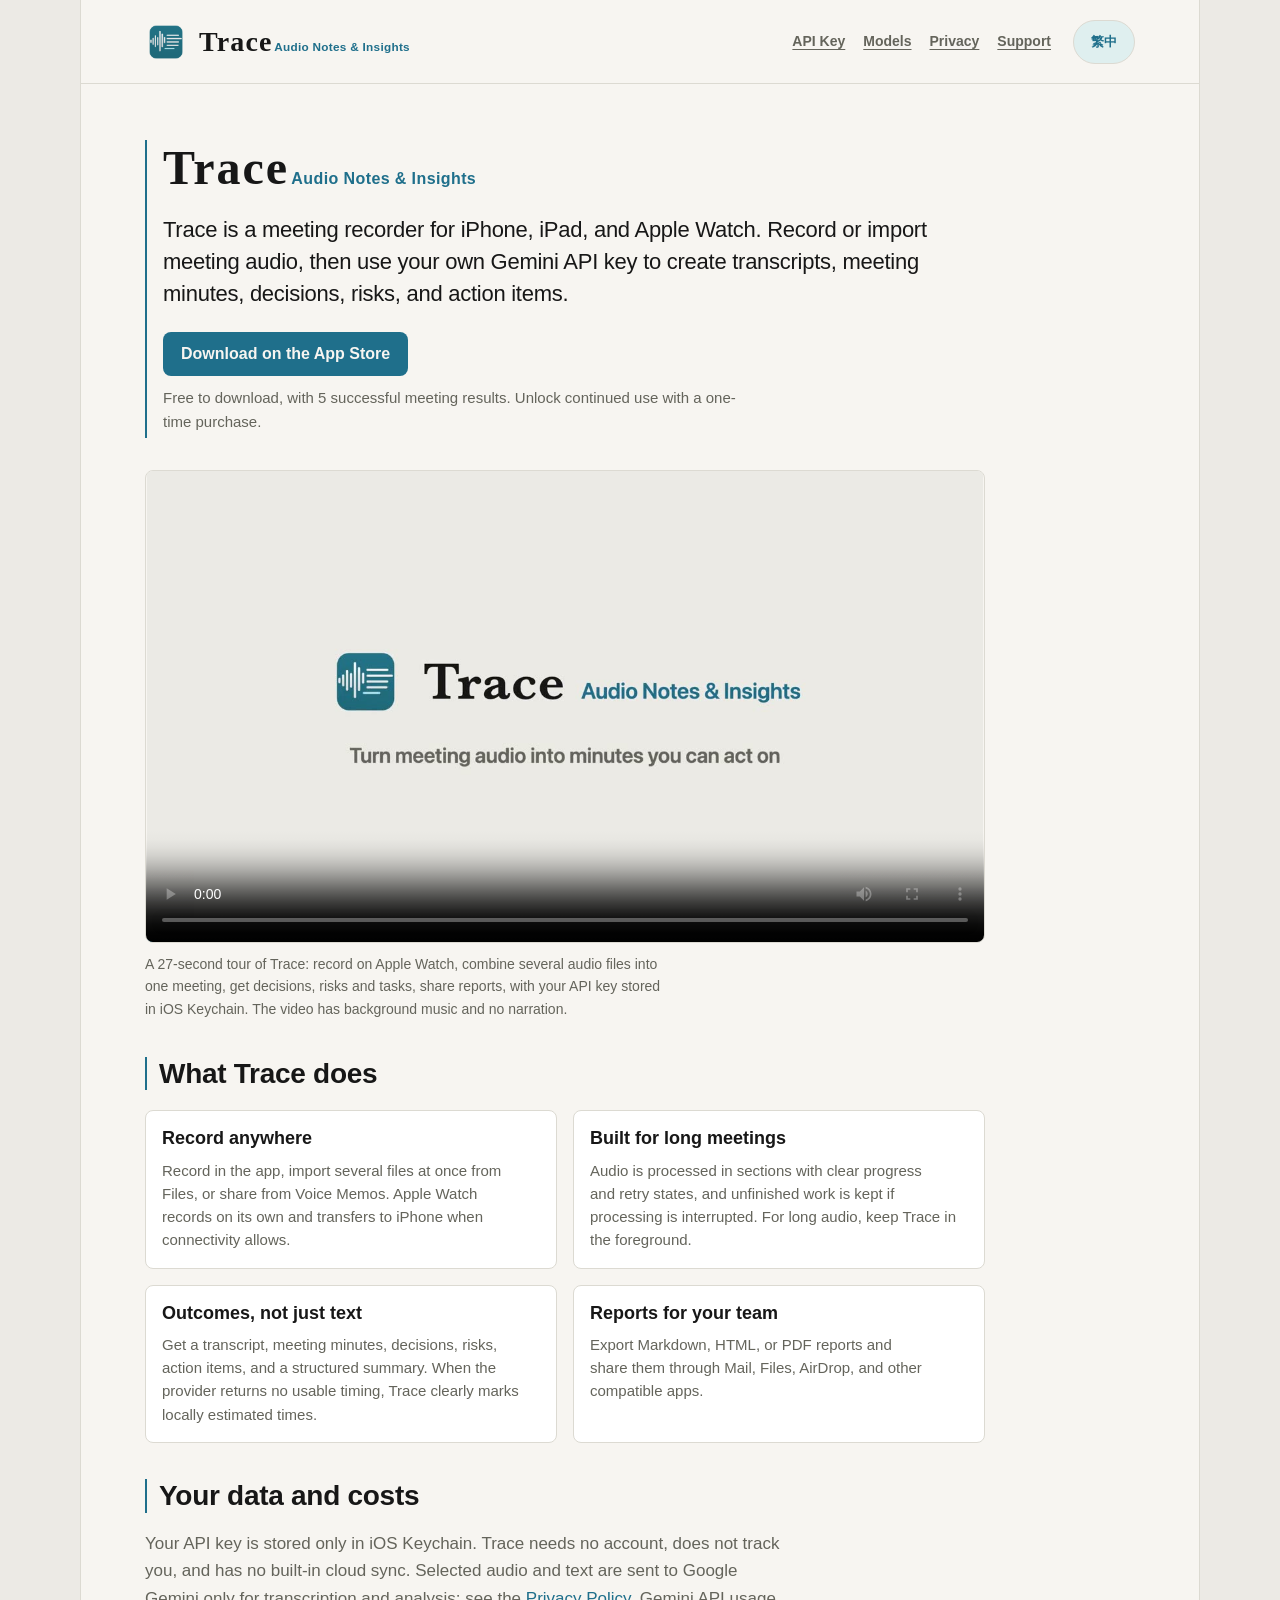
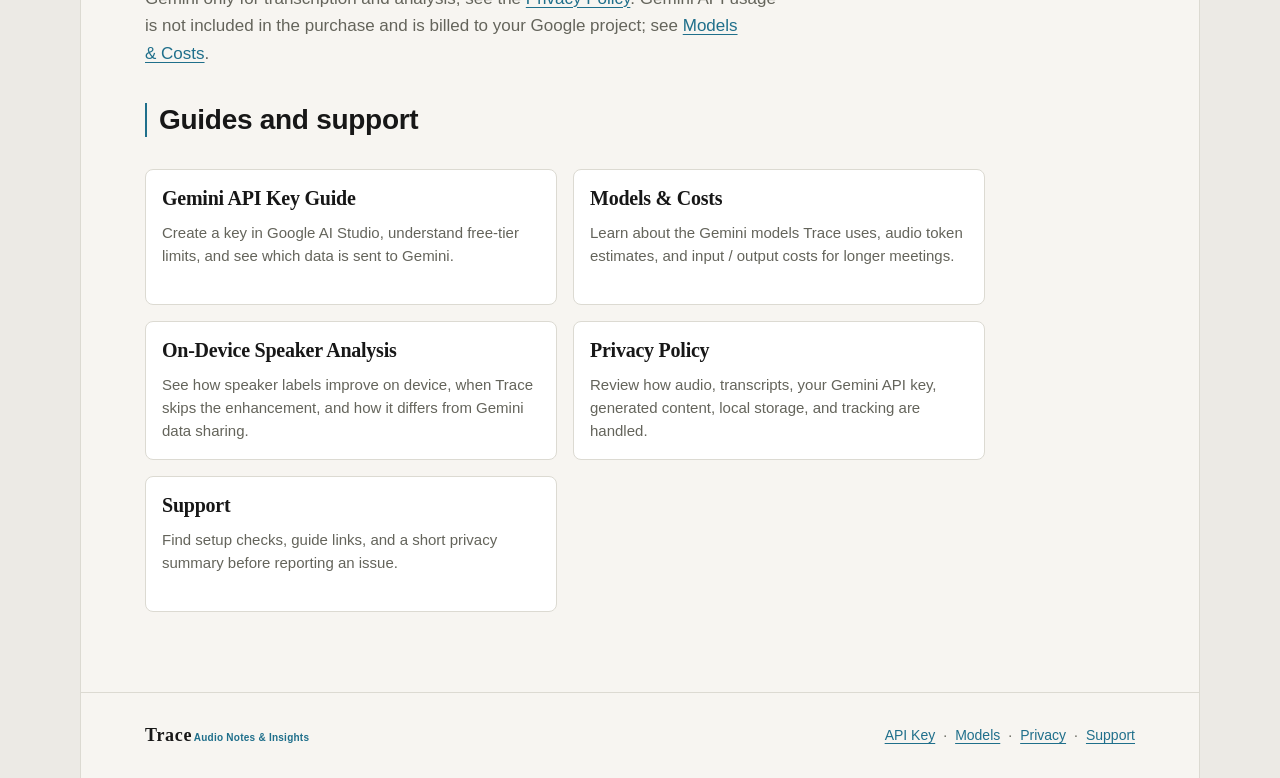
==== en/index.html @ 85e14eae "Add background music to the promo videos The 27-second cut uses "Calm Corporate 100 bpm - Short" by " ====
<!doctype html>
<html lang="en">
  <head>
    <meta charset="utf-8">
    <meta name="viewport" content="width=device-width, initial-scale=1">
    <title>Trace: Audio Notes &amp; Insights – meeting audio into minutes</title>
    <meta name="description" content="Trace is a meeting recorder for iPhone, iPad, and Apple Watch. Use your own Gemini API key to turn meeting audio into transcripts, minutes, decisions, risks, and action items. Free to download with 5 successful results.">
    <meta name="apple-itunes-app" content="app-id=6767938270">
    <link rel="canonical" href="https://isaac-ys-lin.github.io/meetingpipeline-site/en/">
    <link rel="alternate" hreflang="zh-Hant" href="https://isaac-ys-lin.github.io/meetingpipeline-site/">
    <link rel="alternate" hreflang="en" href="https://isaac-ys-lin.github.io/meetingpipeline-site/en/">
    <link rel="alternate" hreflang="x-default" href="https://isaac-ys-lin.github.io/meetingpipeline-site/">
    <meta property="og:type" content="website">
    <meta property="og:site_name" content="Trace">
    <meta property="og:locale" content="en_US">
    <meta property="og:title" content="Trace: Audio Notes &amp; Insights – meeting audio into minutes">
    <meta property="og:description" content="Trace is a meeting recorder for iPhone, iPad, and Apple Watch. Use your own Gemini API key to turn meeting audio into transcripts, minutes, decisions, risks, and action items. Free to download with 5 successful results.">
    <meta property="og:url" content="https://isaac-ys-lin.github.io/meetingpipeline-site/en/">
    <meta property="og:image" content="https://isaac-ys-lin.github.io/meetingpipeline-site/assets/og/trace-og-en-US-20260928.png">
    <meta property="og:image:width" content="1200">
    <meta property="og:image:height" content="630">
    <meta name="twitter:card" content="summary_large_image">
    <link rel="icon" href="../app-icon.png" type="image/png">
    <link rel="stylesheet" href="../styles.css?v=20260928-trace-site-launch">
  </head>
  <body>
    <a class="skip-link" href="#main-content">Skip to main content</a>
    <div class="page-shell">
      <div class="frame">
        <header class="site-header">
          <a class="brand" href="./" aria-label="Trace Audio Notes &amp; Insights home">
            <img class="brand-icon" src="../brand-icon.png" alt="" width="42" height="42">
            <span class="brand-lockup"><span class="brand-signature">Trace</span><span class="brand-descriptor"> Audio Notes &amp; Insights</span></span>
          </a>
          <nav class="nav" aria-label="Primary navigation">
            <a href="./gemini-api-key/">API Key</a>
            <a href="./models/">Models</a>
            <a href="./privacy/">Privacy</a>
            <a href="./support/">Support</a>
            <a class="language-switch" href="../">繁中</a>
          </nav>
        </header>
        <main id="main-content">
          <section class="intro" aria-labelledby="page-title">
            <div class="trace-rail">
              <h1 id="page-title" aria-label="Trace Audio Notes &amp; Insights"><span class="brand-lockup"><span class="brand-signature">Trace</span><span class="brand-descriptor"> Audio Notes &amp; Insights</span></span></h1>
              <p class="lede">
                Trace is a meeting recorder for iPhone, iPad, and Apple Watch. Record or import meeting audio, then use your own Gemini API key to create transcripts, meeting minutes, decisions, risks, and action items.
              </p>
              <p class="store-row">
                <a class="store-link" href="https://apps.apple.com/app/id6767938270">Download on the App Store</a>
                <span class="store-note">Free to download, with 5 successful meeting results. Unlock continued use with a one-time purchase.</span>
              </p>
            </div>
          </section>

          <section class="promo-video" aria-label="Promo video">
            <video controls playsinline preload="metadata" poster="../assets/video/trace-launch-en-US-20260928.jpg" width="1920" height="1080" aria-describedby="promo-video-description">
              <source src="../assets/video/trace-launch-en-US-20260928-music.mp4" type="video/mp4">
              <p>Your browser cannot play this video. <a href="../assets/video/trace-launch-en-US-20260928-music.mp4">Download the MP4</a> instead.</p>
            </video>
            <p id="promo-video-description">A 27-second tour of Trace: record on Apple Watch, combine several audio files into one meeting, get decisions, risks and tasks, share reports, with your API key stored in iOS Keychain. The video has background music and no narration.</p>
          </section>

          <section class="features" aria-labelledby="features-title">
            <h2 id="features-title">What Trace does</h2>
            <div class="feature-grid">
              <div class="feature">
                <h3>Record anywhere</h3>
                <p>Record in the app, import several files at once from Files, or share from Voice Memos. Apple Watch records on its own and transfers to iPhone when connectivity allows.</p>
              </div>
              <div class="feature">
                <h3>Built for long meetings</h3>
                <p>Audio is processed in sections with clear progress and retry states, and unfinished work is kept if processing is interrupted. For long audio, keep Trace in the foreground.</p>
              </div>
              <div class="feature">
                <h3>Outcomes, not just text</h3>
                <p>Get a transcript, meeting minutes, decisions, risks, action items, and a structured summary. When the provider returns no usable timing, Trace clearly marks locally estimated times.</p>
              </div>
              <div class="feature">
                <h3>Reports for your team</h3>
                <p>Export Markdown, HTML, or PDF reports and share them through Mail, Files, AirDrop, and other compatible apps.</p>
              </div>
            </div>
            <h2 id="privacy-summary">Your data and costs</h2>
            <p>Your API key is stored only in iOS Keychain. Trace needs no account, does not track you, and has no built-in cloud sync. Selected audio and text are sent to Google Gemini only for transcription and analysis; see the <a href="./privacy/">Privacy Policy</a>. Gemini API usage is not included in the purchase and is billed to your Google project; see <a href="./models/">Models &amp; Costs</a>.</p>
          </section>

          <h2 class="link-grid-title">Guides and support</h2>
          <section class="link-grid" aria-label="Primary links">
            <a class="link-card" href="./gemini-api-key/">
              <strong>Gemini API Key Guide</strong>
              <span>Create a key in Google AI Studio, understand free-tier limits, and see which data is sent to Gemini.</span>
            </a>
            <a class="link-card" href="./models/">
              <strong>Models &amp; Costs</strong>
              <span>Learn about the Gemini models Trace uses, audio token estimates, and input / output costs for longer meetings.</span>
            </a>
            <a class="link-card" href="./speaker-analysis/">
              <strong>On-Device Speaker Analysis</strong>
              <span>See how speaker labels improve on device, when Trace skips the enhancement, and how it differs from Gemini data sharing.</span>
            </a>
            <a class="link-card" href="./privacy/">
              <strong>Privacy Policy</strong>
              <span>Review how audio, transcripts, your Gemini API key, generated content, local storage, and tracking are handled.</span>
            </a>
            <a class="link-card" href="./support/">
              <strong>Support</strong>
              <span>Find setup checks, guide links, and a short privacy summary before reporting an issue.</span>
            </a>
          </section>
        </main>
        <footer class="site-footer">
          <span class="footer-brand brand-lockup"><span class="brand-signature">Trace</span><span class="brand-descriptor"> Audio Notes &amp; Insights</span></span>
          <span>
            <a href="./gemini-api-key/">API Key</a>
            · <a href="./models/">Models</a>
            · <a href="./privacy/">Privacy</a>
            · <a href="./support/">Support</a>
          </span>
        </footer>
      </div>
    </div>
  </body>
</html>
---- styles.css ----
:root {
  color-scheme: light dark;
  --canvas: #ECEAE5;
  --paper: #F7F5F1;
  --panel: #FFFFFF;
  --ivory: #FBFAF6;
  --ink: #171717;
  --muted: #64645B;
  --line: #DCDAD2;
  --teal: #1F6F8B;
  --teal-soft: #DFEFEF;
  --record-soft: #EEE9E0;
  --success: #298C45;
  --warning: #B85309;
  --copper: #B86445;
  --font-brand: "Baskerville-SemiBold", "Baskerville", ui-serif, serif;
  --font-serif: ui-serif, "Iowan Old Style", "Palatino Linotype", "Songti TC", serif;
  --font-sans: -apple-system, BlinkMacSystemFont, "Segoe UI", "PingFang TC", sans-serif;
  --font-mono: ui-monospace, "SFMono-Regular", Menlo, Consolas, monospace;
  --radius-panel: 8px;
  --radius-row: 10px;
  --shell-width: 1120px;
  --reading-width: 68ch;
}

@media (prefers-color-scheme: dark) {
  :root {
    --canvas: #0C0E0E;
    --paper: #121414;
    --panel: #1E2121;
    --ivory: #181A1A;
    --ink: #F0F0E8;
    --muted: #B0B5AF;
    --line: #3F4443;
    --teal: #68C5D1;
    --teal-soft: #203C40;
    --record-soft: #32302B;
    --success: #6BD18A;
    --warning: #EA9F50;
    --copper: #D37B56;
  }
}

* {
  box-sizing: border-box;
}

html {
  -webkit-font-smoothing: antialiased;
  -moz-osx-font-smoothing: grayscale;
  background: var(--canvas);
  color: var(--ink);
  font-family: var(--font-sans);
  line-height: 1.62;
}

body {
  background: var(--canvas);
  margin: 0;
  min-width: 320px;
}

::selection {
  background: var(--teal-soft);
  color: var(--ink);
}

a {
  color: var(--teal);
  text-decoration-color: currentColor;
  text-decoration-thickness: 1px;
  text-underline-offset: 0.2em;
  transition-duration: 160ms;
  transition-property: background-color, border-color, color, transform;
  transition-timing-function: ease-out;
}

a:hover {
  color: var(--ink);
  text-decoration-thickness: 2px;
}

a:active {
  transform: scale(0.985);
}

a:focus-visible,
[tabindex]:focus-visible {
  border-radius: 4px;
  outline: 3px solid var(--teal);
  outline-offset: 4px;
}

.skip-link {
  background: var(--ink);
  border-radius: var(--radius-panel);
  color: var(--paper);
  left: 16px;
  padding: 10px 14px;
  position: fixed;
  top: -64px;
  z-index: 100;
}

.skip-link:focus {
  top: 16px;
}

.page-shell {
  min-height: 100vh;
  padding-inline: 20px;
}

.frame {
  background: var(--paper);
  border-inline: 1px solid var(--line);
  margin: 0 auto;
  max-width: var(--shell-width);
  min-height: 100vh;
  width: 100%;
}

.site-header,
.site-footer {
  align-items: center;
  display: flex;
  gap: 24px;
  justify-content: space-between;
  padding-inline: clamp(20px, 5vw, 64px);
}

.site-header {
  border-bottom: 1px solid var(--line);
  min-height: 84px;
  padding-block: 18px;
}

.brand {
  align-items: center;
  color: var(--ink);
  display: inline-flex;
  flex: 0 0 auto;
  font-family: var(--font-brand);
  font-size: 28px;
  font-weight: 600;
  gap: 12px;
  letter-spacing: 0.02em;
  line-height: 1;
  min-height: 44px;
  text-decoration: none;
}

.brand:hover {
  color: var(--teal);
}

.brand-lockup {
  align-items: baseline;
  display: inline-flex;
  white-space: nowrap;
}

.brand-signature {
  font-family: var(--font-brand);
  font-weight: 600;
  letter-spacing: 0.04em;
  line-height: 1;
}

.brand-descriptor {
  color: var(--teal);
  font-family: var(--font-sans);
  font-size: 0.42em;
  font-weight: 600;
  letter-spacing: 0.025em;
  line-height: 1;
  margin-inline-start: 0.15em;
}

.brand-icon {
  display: block;
  height: 42px;
  object-fit: contain;
  width: 42px;
}

.nav {
  align-items: center;
  display: flex;
  flex-wrap: wrap;
  gap: 4px 18px;
  justify-content: flex-end;
}

.nav a {
  align-items: center;
  color: var(--muted);
  display: inline-flex;
  font-size: 14px;
  font-weight: 560;
  min-height: 44px;
  white-space: nowrap;
}

.nav a:hover {
  color: var(--ink);
}

.nav a[aria-current="page"] {
  color: var(--teal);
  font-weight: 700;
  text-decoration-color: var(--teal);
  text-decoration-thickness: 2px;
}

.nav .language-switch {
  background: var(--teal-soft);
  border: 1px solid var(--line);
  border-radius: 999px;
  color: var(--teal);
  font-size: 13px;
  font-weight: 700;
  justify-content: center;
  margin-left: 4px;
  min-height: 44px;
  min-width: 62px;
  padding-inline: 14px;
  text-decoration: none;
}

.nav .language-switch:hover {
  background: var(--teal-soft);
  border-color: var(--teal);
  color: var(--ink);
}

main {
  padding: clamp(36px, 5vw, 56px) clamp(20px, 5vw, 64px) clamp(52px, 7vw, 80px);
}

.intro,
.content {
  max-width: 840px;
  min-width: 0;
}

.intro > *,
.content > * {
  min-width: 0;
}

.trace-rail {
  border-inline-start: 2px solid var(--teal);
  padding: 2px 0 4px 16px;
}

.intro .trace-rail {
  animation: trace-reveal 240ms ease-out both;
}

@keyframes trace-reveal {
  from {
    opacity: 0;
  }

  to {
    opacity: 1;
  }
}

.eyebrow {
  color: var(--teal);
  font-family: var(--font-mono);
  font-size: 12px;
  font-variant-numeric: tabular-nums;
  font-weight: 650;
  letter-spacing: 0.025em;
  margin: 0 0 18px;
}

h1,
h2,
h3,
.link-card strong {
  color: var(--ink);
  margin: 0;
  text-wrap: balance;
}

h1 {
  font-family: var(--font-sans);
  font-size: clamp(36px, 4.5vw, 48px);
  font-weight: 600;
  letter-spacing: -0.015em;
  line-height: 1.08;
  max-width: 760px;
  overflow-wrap: anywhere;
}

.content h1 {
  font-family: var(--font-sans);
  font-size: clamp(32px, 4vw, 40px);
  line-height: 1.15;
}

.intro h1 {
  font-family: var(--font-brand);
  letter-spacing: 0.015em;
}

.intro .brand-descriptor {
  font-size: clamp(12px, 1.6vw, 16px);
}

h2 {
  border-inline-start: 2px solid var(--teal);
  font-family: var(--font-sans);
  font-size: clamp(22px, 2.5vw, 28px);
  font-weight: 600;
  letter-spacing: -0.01em;
  line-height: 1.2;
  margin-top: 36px;
  padding-inline-start: 12px;
}

h3 {
  font-family: var(--font-sans);
  font-size: 18px;
  font-weight: 700;
  line-height: 1.3;
  margin-top: 24px;
}

.word-unit {
  display: inline-block;
}

p,
li {
  color: var(--muted);
  font-size: 17px;
  overflow-wrap: break-word;
  text-wrap: pretty;
}

p {
  margin: 17px 0 0;
  max-width: var(--reading-width);
}

ul {
  margin: 15px 0 0;
  padding-left: 1.2rem;
}

li + li {
  margin-top: 6px;
}

.lede {
  color: var(--ink);
  font-size: clamp(18px, 2.2vw, 22px);
  letter-spacing: -0.012em;
  line-height: 1.45;
  margin-top: 20px;
}

code {
  background: var(--teal-soft);
  border-radius: 5px;
  color: var(--ink);
  font-family: var(--font-mono);
  font-size: 0.88em;
  overflow-wrap: anywhere;
  padding: 0.14em 0.36em;
}

.promo-video {
  margin-top: 32px;
  max-width: 840px;
}

.promo-video video {
  aspect-ratio: 16 / 9;
  background: var(--paper);
  border: 1px solid var(--line);
  border-radius: var(--radius-panel);
  display: block;
  height: auto;
  width: 100%;
}

.promo-video > p {
  color: var(--muted);
  font-size: 14px;
  margin: 10px 0 0;
}

.store-row {
  align-items: center;
  display: flex;
  flex-wrap: wrap;
  gap: 10px 16px;
  margin-top: 22px;
}

.store-link {
  align-items: center;
  background: var(--teal);
  border-radius: var(--radius-panel);
  color: var(--paper);
  display: inline-flex;
  font-size: 16px;
  font-weight: 600;
  min-height: 44px;
  padding: 0 18px;
  text-decoration: none;
}

.store-link:hover {
  background: var(--ink);
}

.store-note {
  color: var(--muted);
  font-size: 15px;
}

.features {
  max-width: 840px;
}

.feature-grid {
  display: grid;
  gap: 16px;
  grid-template-columns: repeat(2, minmax(0, 1fr));
  margin-top: 20px;
}

.feature {
  background: var(--panel);
  border: 1px solid var(--line);
  border-radius: var(--radius-panel);
  min-width: 0;
  padding: 16px;
}

.feature h3 {
  margin-top: 0;
}

.feature p {
  font-size: 15px;
  line-height: 1.55;
  margin-top: 8px;
}

.link-grid-title {
  max-width: 840px;
}

.link-grid {
  display: grid;
  gap: 16px;
  grid-template-columns: repeat(2, minmax(0, 1fr));
  margin-top: 32px;
  max-width: 840px;
}

.link-card {
  background: var(--panel);
  border: 1px solid var(--line);
  border-radius: var(--radius-panel);
  color: var(--ink);
  display: block;
  min-height: 136px;
  min-width: 0;
  padding: 16px;
  text-decoration: none;
}

.link-card strong {
  display: block;
  font-family: var(--font-serif);
  font-size: 20px;
  letter-spacing: -0.012em;
  line-height: 1.25;
}

.link-card span {
  color: var(--muted);
  display: block;
  font-size: 15px;
  line-height: 1.55;
  margin-top: 10px;
}

.content {
  width: 100%;
}

.content h1 {
  max-width: none;
}

.meta-box {
  background: var(--panel);
  border: 1px solid var(--line);
  border-radius: var(--radius-panel);
  display: grid;
  margin-top: 24px;
  overflow: hidden;
}

.meta-box p {
  color: var(--ink);
  display: grid;
  font-size: 15px;
  gap: 0.45rem;
  grid-template-columns: 6rem minmax(0, 1fr);
  line-height: 1.62;
  margin: 0;
  max-width: none;
  padding: 12px 16px;
}

.meta-box p + p {
  border-top: 1px solid var(--line);
}

.meta-box strong {
  color: var(--teal);
  font-size: 12px;
  grid-column: 1;
}

.meta-box p > span {
  grid-column: 2;
  min-width: 0;
}

.step-list {
  counter-reset: guide-step;
  display: grid;
  gap: 12px;
  list-style: none;
  margin: 22px 0 0;
  padding: 0;
}

.step-list li {
  background: var(--panel);
  border: 1px solid var(--line);
  border-radius: var(--radius-panel);
  color: var(--muted);
  counter-increment: guide-step;
  display: grid;
  gap: 5px 12px;
  grid-template-columns: 36px 1fr;
  padding: 16px;
}

.step-list li::before {
  align-items: center;
  background: var(--teal-soft);
  border-radius: 999px;
  color: var(--teal);
  content: counter(guide-step, decimal-leading-zero);
  display: inline-flex;
  font-family: var(--font-mono);
  font-size: 12px;
  font-weight: 750;
  height: 30px;
  justify-content: center;
  width: 30px;
}

.step-list strong {
  color: var(--ink);
  font-family: var(--font-serif);
  font-size: 18px;
}

.step-list span {
  display: block;
  grid-column: 2;
}

.guide-figure {
  background: var(--panel);
  border: 1px solid var(--line);
  border-radius: var(--radius-panel);
  margin: 28px 0 0;
  overflow: hidden;
}

.guide-figure--dialog {
  margin-inline: auto;
  max-width: 560px;
}

.guide-figure img {
  background: var(--teal-soft);
  display: block;
  height: auto;
  width: 100%;
}

.figure-fallback {
  background: var(--teal-soft);
  display: grid;
  gap: 8px;
  min-height: 220px;
  padding: 28px;
  place-content: center;
  text-align: center;
}

.figure-fallback strong {
  color: var(--ink);
  font-family: var(--font-serif);
  font-size: 20px;
}

.figure-fallback span,
.guide-figure figcaption {
  color: var(--muted);
  font-size: 14px;
}

.guide-figure figcaption {
  border-top: 1px solid var(--line);
  padding: 12px 16px;
}

.table-wrap,
.support-table-wrap {
  background: var(--panel);
  border: 1px solid var(--line);
  border-radius: var(--radius-panel);
  margin-top: 20px;
  overflow-x: auto;
  overscroll-behavior-inline: contain;
  scrollbar-color: var(--teal) var(--record-soft);
}

.cost-table,
.support-table {
  border-collapse: collapse;
  width: 100%;
}

.cost-table {
  min-width: 760px;
}

.support-table {
  min-width: 720px;
}

.cost-table caption {
  color: var(--muted);
  font-size: 13px;
  padding: 12px 14px;
  text-align: left;
}

.cost-table th,
.cost-table td,
.support-table th,
.support-table td {
  border-bottom: 1px solid var(--line);
  padding: 13px 14px;
  text-align: left;
  vertical-align: top;
}

.cost-table tr:last-child td,
.support-table tr:last-child td {
  border-bottom: 0;
}

.cost-table th,
.support-table th {
  background: var(--teal-soft);
  color: var(--ink);
  font-family: var(--font-mono);
  font-size: 12px;
  font-weight: 750;
  letter-spacing: 0.01em;
}

.cost-table td,
.support-table td {
  color: var(--muted);
  font-size: 14px;
}

.cost-table td,
.cost-table th {
  font-variant-numeric: tabular-nums;
}

.comparison-grid,
.model-grid {
  display: grid;
  gap: 14px;
  grid-template-columns: repeat(2, minmax(0, 1fr));
  margin-top: 22px;
}

.comparison-grid section,
.model-card {
  background: var(--panel);
  border: 1px solid var(--line);
  border-radius: var(--radius-panel);
  padding: 16px;
}

.comparison-grid h3,
.model-card h3 {
  margin-top: 0;
}

.comparison-grid p,
.model-card p {
  font-size: 15px;
}

.model-kicker {
  color: var(--teal);
  font-family: var(--font-mono);
  font-size: 12px !important;
  font-weight: 700;
  letter-spacing: 0.04em;
  margin-top: 0;
  text-transform: uppercase;
}

.model-card dl,
.model-card dd {
  margin: 0;
}

.model-card dl {
  display: grid;
  gap: 12px;
  margin-top: 18px;
}

.model-card dt {
  color: var(--teal);
  font-family: var(--font-mono);
  font-size: 12px;
  font-weight: 700;
}

.model-card dd {
  color: var(--muted);
  font-size: 14px;
  margin-top: 2px;
}

.assumption-grid {
  display: grid;
  gap: 14px;
  grid-template-columns: repeat(3, minmax(0, 1fr));
  margin-top: 22px;
}

.assumption-grid section,
.cost-flow div {
  background: var(--panel);
  border: 1px solid var(--line);
  border-radius: var(--radius-panel);
  padding: 16px;
}

.assumption-grid section {
  border-top: 3px solid var(--teal);
  min-height: 176px;
}

.assumption-label,
.cost-flow span {
  color: var(--teal);
  display: block;
  font-family: var(--font-mono);
  font-size: 12px;
  font-weight: 700;
  margin-bottom: 8px;
}

.assumption-grid strong,
.cost-flow strong {
  color: var(--ink);
  display: block;
  font-family: var(--font-serif);
  font-size: 18px;
  line-height: 1.35;
}

.assumption-grid p,
.cost-flow p {
  color: var(--muted);
  font-size: 14px;
  margin-top: 10px;
}

.cost-flow {
  counter-reset: cost-step;
  display: grid;
  gap: 14px;
  grid-template-columns: repeat(3, minmax(0, 1fr));
  margin-top: 18px;
}

.cost-flow div {
  min-height: 132px;
}

.cost-flow div::before {
  align-items: center;
  background: var(--teal-soft);
  border-radius: 999px;
  color: var(--teal);
  content: counter(cost-step, decimal-leading-zero);
  counter-increment: cost-step;
  display: inline-flex;
  font-family: var(--font-mono);
  font-size: 11px;
  font-weight: 800;
  height: 28px;
  justify-content: center;
  margin-bottom: 12px;
  width: 28px;
}

.note,
.cost-callout,
.formula-box,
.support-callout {
  border: 1px solid var(--line);
  border-radius: var(--radius-panel);
  color: var(--muted);
  font-size: 15px;
  max-width: none;
  padding: 14px 16px;
}

.note {
  background: var(--record-soft);
}

.formula-box,
.support-callout {
  background: var(--teal-soft);
}

.cost-callout {
  background: color-mix(in srgb, var(--warning) 10%, var(--panel));
}

.formula-box {
  margin-top: 20px;
  padding: 18px 20px;
}

.formula-box p,
.support-callout p {
  max-width: none;
}

.formula-box p {
  color: var(--ink);
  font-size: 15px;
  margin-top: 8px;
}

.cost-callout strong {
  color: var(--warning);
}

.support-callout {
  border-inline-start: 4px solid var(--teal);
  margin-top: 18px;
}

.support-table-wrap {
  margin-top: 18px;
}

.site-footer {
  border-top: 1px solid var(--line);
  color: var(--muted);
  font-size: 14px;
  min-height: 86px;
  padding-block: 20px;
}

.site-footer > span:first-child {
  color: var(--ink);
  font-family: var(--font-brand);
  font-size: 18px;
  font-weight: 600;
}

.site-footer .brand-descriptor {
  font-size: 10px;
}

.site-footer span:last-child {
  align-items: center;
  display: flex;
  flex-wrap: wrap;
  gap: 2px 8px;
  justify-content: flex-end;
}

.site-footer a {
  align-items: center;
  display: inline-flex;
  min-height: 44px;
  white-space: nowrap;
}

.site-footer a[aria-current="page"] {
  color: var(--ink);
  font-weight: 700;
  text-decoration-color: var(--teal);
  text-decoration-thickness: 2px;
}

@media (hover: hover) {
  .link-card:hover {
    background: var(--ivory);
    border-color: var(--teal);
    color: var(--ink);
    transform: translateY(-2px);
  }
}

@media (max-width: 820px) {
  .support-table-wrap {
    background: transparent;
    border: 0;
    overflow: visible;
  }

  .support-table,
  .support-table tbody,
  .support-table tr,
  .support-table td {
    display: block;
    min-width: 0;
    width: 100%;
  }

  .support-table thead {
    clip: rect(0 0 0 0);
    clip-path: inset(50%);
    height: 1px;
    overflow: hidden;
    position: absolute;
    white-space: nowrap;
    width: 1px;
  }

  .support-table tbody {
    display: grid;
    gap: 12px;
  }

  .support-table tr {
    background: var(--panel);
    border: 1px solid var(--line);
    border-radius: var(--radius-panel);
    overflow: hidden;
  }

  .support-table td,
  .support-table tr:last-child td {
    align-items: start;
    border-bottom: 1px solid var(--line);
    display: grid;
    gap: 12px;
    grid-template-columns: minmax(96px, 0.38fr) 1fr;
    padding: 12px 14px;
  }

  .support-table td:last-child {
    border-bottom: 0;
  }

  .support-table td::before {
    color: var(--teal);
    content: attr(data-label);
    font-family: var(--font-mono);
    font-size: 11px;
    font-weight: 750;
    line-height: 1.35;
  }
}

@media (max-width: 760px) {
  .page-shell {
    padding-inline: 0;
  }

  .frame {
    border-inline: 0;
  }

  .site-header,
  .site-footer {
    align-items: flex-start;
    flex-direction: column;
    gap: 8px;
    padding: 16px 20px;
  }

  .site-header {
    min-height: 0;
  }

  .nav {
    gap: 2px 14px;
    justify-content: flex-start;
  }

  .nav .language-switch {
    margin-left: 0;
  }

  main {
    padding: 28px 16px 52px;
  }

  main > * {
    max-width: 100%;
    min-width: 0;
    width: 100%;
  }

  .link-grid,
  .feature-grid,
  .model-grid,
  .assumption-grid,
  .cost-flow,
  .comparison-grid {
    grid-template-columns: 1fr;
  }

  .link-card {
    min-height: 0;
  }

  .content,
  .content p,
  .content li,
  .guide .lede {
    max-width: 100%;
    min-width: 0;
  }

  .step-list li {
    grid-template-columns: 34px 1fr;
    padding: 15px;
  }

  .meta-box p {
    display: block;
  }

  .meta-box strong {
    margin-right: 0.35rem;
  }

  .meta-box p > span {
    display: inline;
  }

  h1 {
    font-size: clamp(34px, 10vw, 42px);
  }

  .content h1 {
    font-size: clamp(30px, 8.5vw, 36px);
  }

  h2 {
    font-size: clamp(22px, 6.5vw, 26px);
  }

  .mobile-line {
    display: block;
  }

  .site-footer {
    min-height: 0;
  }

  .site-footer span:last-child {
    justify-content: flex-start;
  }
}

@media (max-width: 430px) {
  .brand-icon {
    height: 42px;
    width: 42px;
  }

  .nav {
    width: 100%;
  }

  .nav a {
    font-size: 13px;
  }

  .trace-rail {
    padding-inline-start: 14px;
  }

  .support-table td,
  .support-table tr:last-child td {
    display: block;
  }

  .support-table td::before {
    display: block;
    margin-bottom: 5px;
  }
}

@media (prefers-reduced-motion: reduce) {
  *,
  *::before,
  *::after {
    animation-duration: 1ms !important;
    animation-iteration-count: 1 !important;
    scroll-behavior: auto !important;
    transition-duration: 1ms !important;
  }
}

@media print {
  :root {
    color-scheme: light;
  }

  .page-shell {
    padding: 0;
  }

  .site-header,
  .site-footer {
    display: none;
  }

  main {
    padding: 0;
  }
}
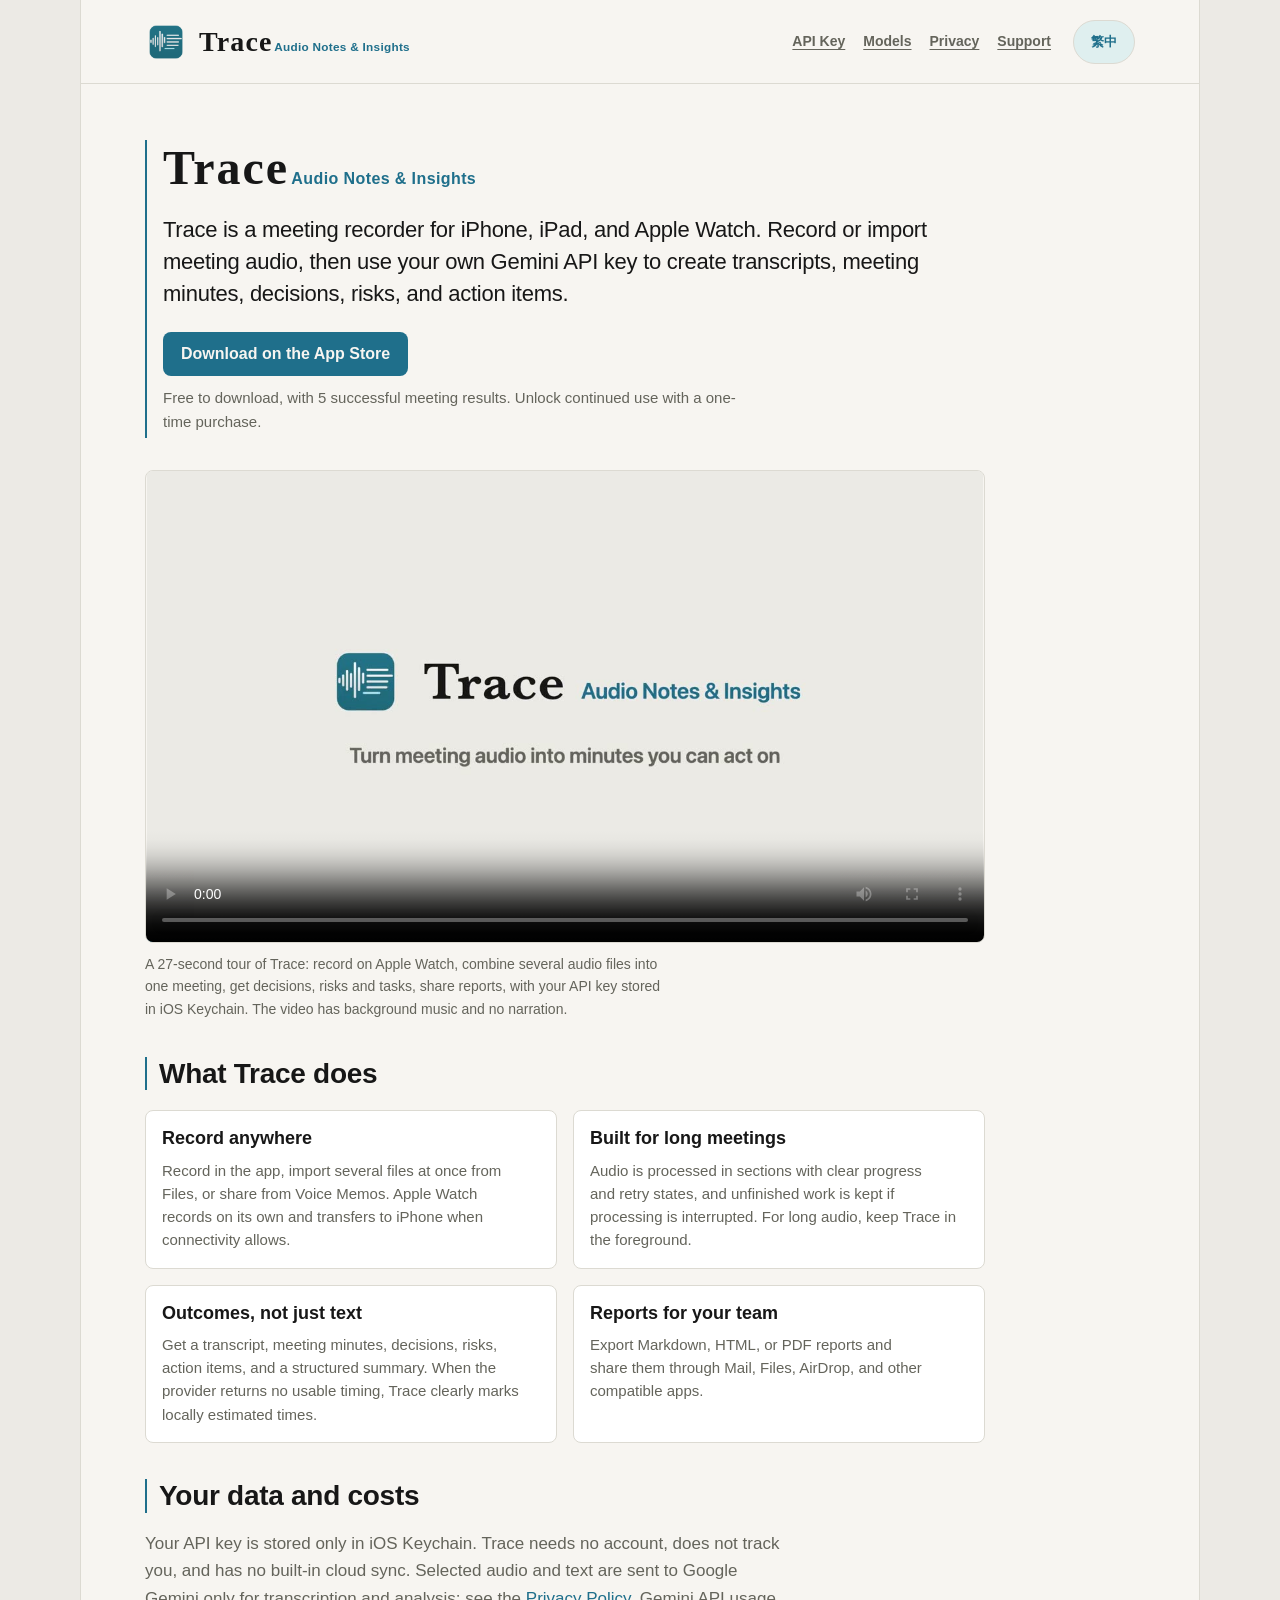
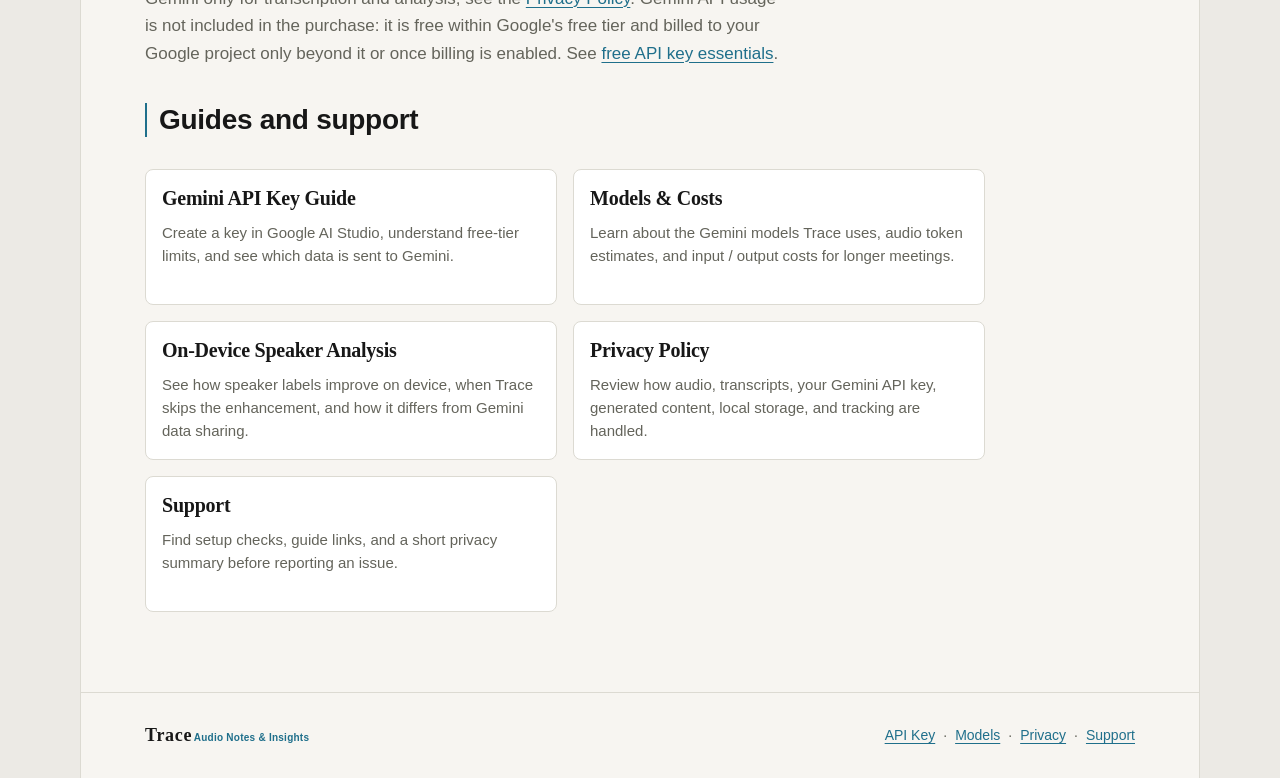
==== commit 395503bd: "Put free API key guidance up front on the models page Most users start on Google's free tier, so the" ====
--- a/en/index.html
+++ b/en/index.html
@@ -83,7 +83,7 @@
               </div>
             </div>
             <h2 id="privacy-summary">Your data and costs</h2>
-            <p>Your API key is stored only in iOS Keychain. Trace needs no account, does not track you, and has no built-in cloud sync. Selected audio and text are sent to Google Gemini only for transcription and analysis; see the <a href="./privacy/">Privacy Policy</a>. Gemini API usage is not included in the purchase and is billed to your Google project; see <a href="./models/">Models &amp; Costs</a>.</p>
+            <p>Your API key is stored only in iOS Keychain. Trace needs no account, does not track you, and has no built-in cloud sync. Selected audio and text are sent to Google Gemini only for transcription and analysis; see the <a href="./privacy/">Privacy Policy</a>. Gemini API usage is not included in the purchase: it is free within Google's free tier and billed to your Google project only beyond it or once billing is enabled. See <a href="./models/#free-tier">free API key essentials</a>.</p>
           </section>
 
           <h2 class="link-grid-title">Guides and support</h2>
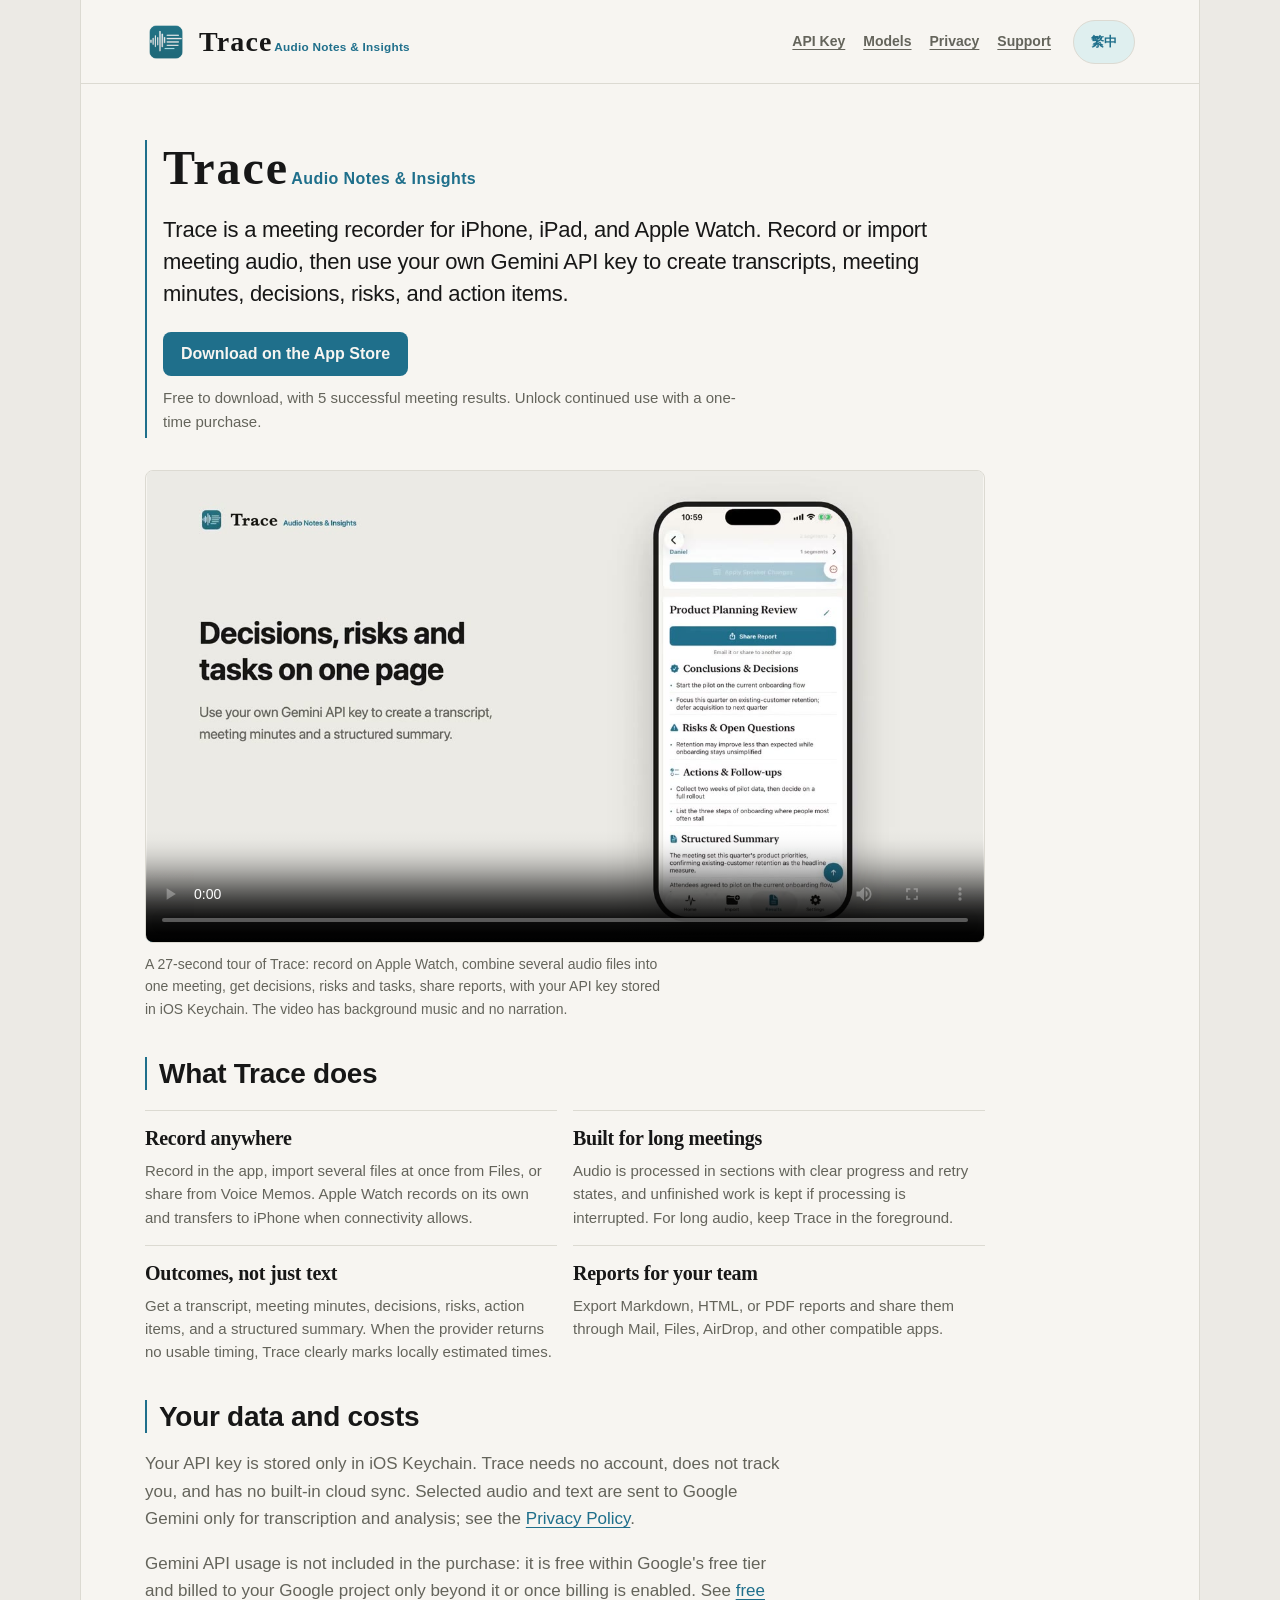
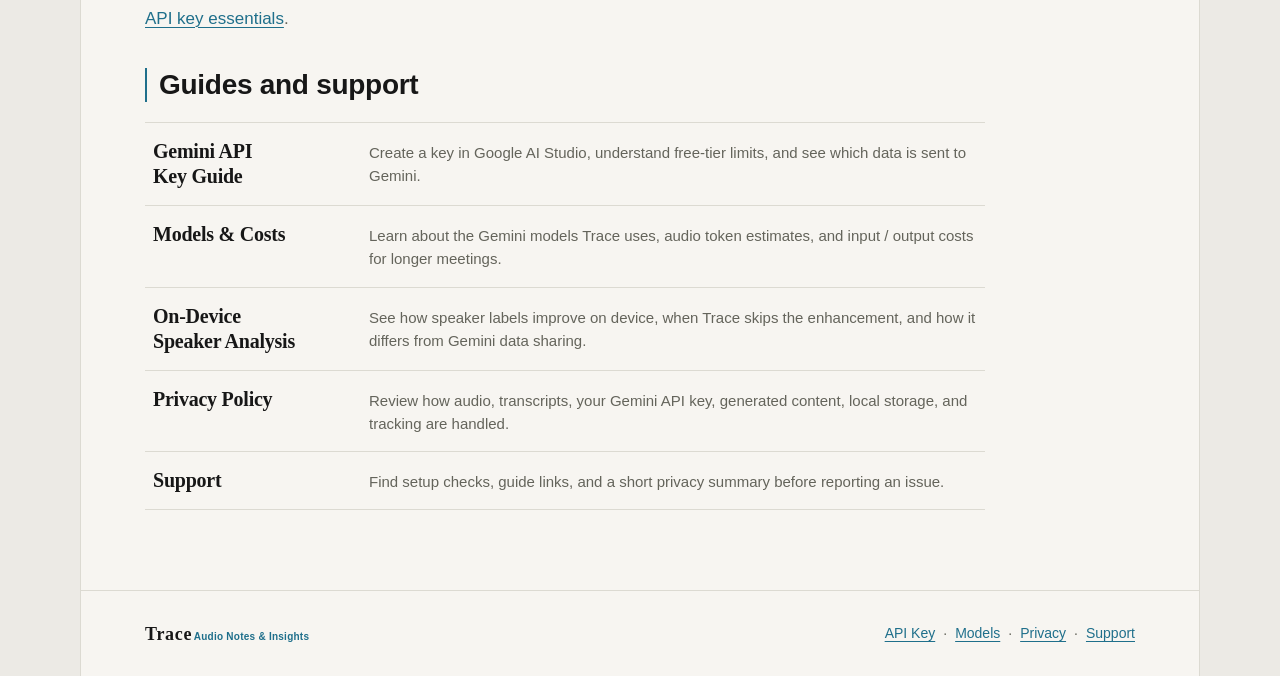
==== commit e653ad5c: "Polish the homepage: product poster, cardless features, link rows The first screen repeated the Trac" ====
--- a/en/index.html
+++ b/en/index.html
@@ -21,7 +21,7 @@
     <meta property="og:image:height" content="630">
     <meta name="twitter:card" content="summary_large_image">
     <link rel="icon" href="../app-icon.png" type="image/png">
-    <link rel="stylesheet" href="../styles.css?v=20260928-trace-site-launch">
+    <link rel="stylesheet" href="../styles.css?v=20260928-trace-home-polish">
   </head>
   <body>
     <a class="skip-link" href="#main-content">Skip to main content</a>
@@ -55,7 +55,7 @@
           </section>
 
           <section class="promo-video" aria-label="Promo video">
-            <video controls playsinline preload="metadata" poster="../assets/video/trace-launch-en-US-20260928.jpg" width="1920" height="1080" aria-describedby="promo-video-description">
+            <video controls playsinline preload="metadata" poster="../assets/video/trace-launch-en-US-20260928-product.jpg" width="1920" height="1080" aria-describedby="promo-video-description">
               <source src="../assets/video/trace-launch-en-US-20260928-music.mp4" type="video/mp4">
               <p>Your browser cannot play this video. <a href="../assets/video/trace-launch-en-US-20260928-music.mp4">Download the MP4</a> instead.</p>
             </video>
@@ -83,7 +83,8 @@
               </div>
             </div>
             <h2 id="privacy-summary">Your data and costs</h2>
-            <p>Your API key is stored only in iOS Keychain. Trace needs no account, does not track you, and has no built-in cloud sync. Selected audio and text are sent to Google Gemini only for transcription and analysis; see the <a href="./privacy/">Privacy Policy</a>. Gemini API usage is not included in the purchase: it is free within Google's free tier and billed to your Google project only beyond it or once billing is enabled. See <a href="./models/#free-tier">free API key essentials</a>.</p>
+            <p>Your API key is stored only in iOS Keychain. Trace needs no account, does not track you, and has no built-in cloud sync. Selected audio and text are sent to Google Gemini only for transcription and analysis; see the <a href="./privacy/">Privacy Policy</a>.</p>
+            <p>Gemini API usage is not included in the purchase: it is free within Google's free tier and billed to your Google project only beyond it or once billing is enabled. See <a href="./models/#free-tier">free API key essentials</a>.</p>
           </section>
 
           <h2 class="link-grid-title">Guides and support</h2>
--- a/styles.css
+++ b/styles.css
@@ -421,6 +421,10 @@
   background: var(--ink);
 }
 
+.store-link:active {
+  transform: translateY(1px);
+}
+
 .store-note {
   color: var(--muted);
   font-size: 15px;
@@ -438,14 +442,16 @@
 }
 
 .feature {
-  background: var(--panel);
-  border: 1px solid var(--line);
-  border-radius: var(--radius-panel);
+  border-top: 1px solid var(--line);
   min-width: 0;
-  padding: 16px;
+  padding-top: 14px;
 }
 
 .feature h3 {
+  font-family: var(--font-serif);
+  font-size: 20px;
+  font-weight: 600;
+  letter-spacing: -0.012em;
   margin-top: 0;
 }
 
@@ -460,23 +466,26 @@
 }
 
 .link-grid {
+  border-top: 1px solid var(--line);
   display: grid;
-  gap: 16px;
-  grid-template-columns: repeat(2, minmax(0, 1fr));
-  margin-top: 32px;
+  margin-top: 20px;
   max-width: 840px;
 }
 
 .link-card {
-  background: var(--panel);
-  border: 1px solid var(--line);
-  border-radius: var(--radius-panel);
-  color: var(--ink);
-  display: block;
-  min-height: 136px;
+  align-items: baseline;
+  border-bottom: 1px solid var(--line);
+  color: var(--ink);
+  column-gap: 24px;
+  display: grid;
+  grid-template-columns: minmax(0, 12rem) minmax(0, 1fr);
   min-width: 0;
-  padding: 16px;
+  padding: 16px 8px;
   text-decoration: none;
+}
+
+.link-card:active {
+  background: var(--teal-soft);
 }
 
 .link-card strong {
@@ -492,7 +501,6 @@
   display: block;
   font-size: 15px;
   line-height: 1.55;
-  margin-top: 10px;
 }
 
 .content {
@@ -934,9 +942,10 @@
 @media (hover: hover) {
   .link-card:hover {
     background: var(--ivory);
-    border-color: var(--teal);
-    color: var(--ink);
-    transform: translateY(-2px);
+  }
+
+  .link-card:hover strong {
+    color: var(--teal);
   }
 }
 
@@ -1052,7 +1061,8 @@
   }
 
   .link-card {
-    min-height: 0;
+    grid-template-columns: minmax(0, 1fr);
+    row-gap: 6px;
   }
 
   .content,
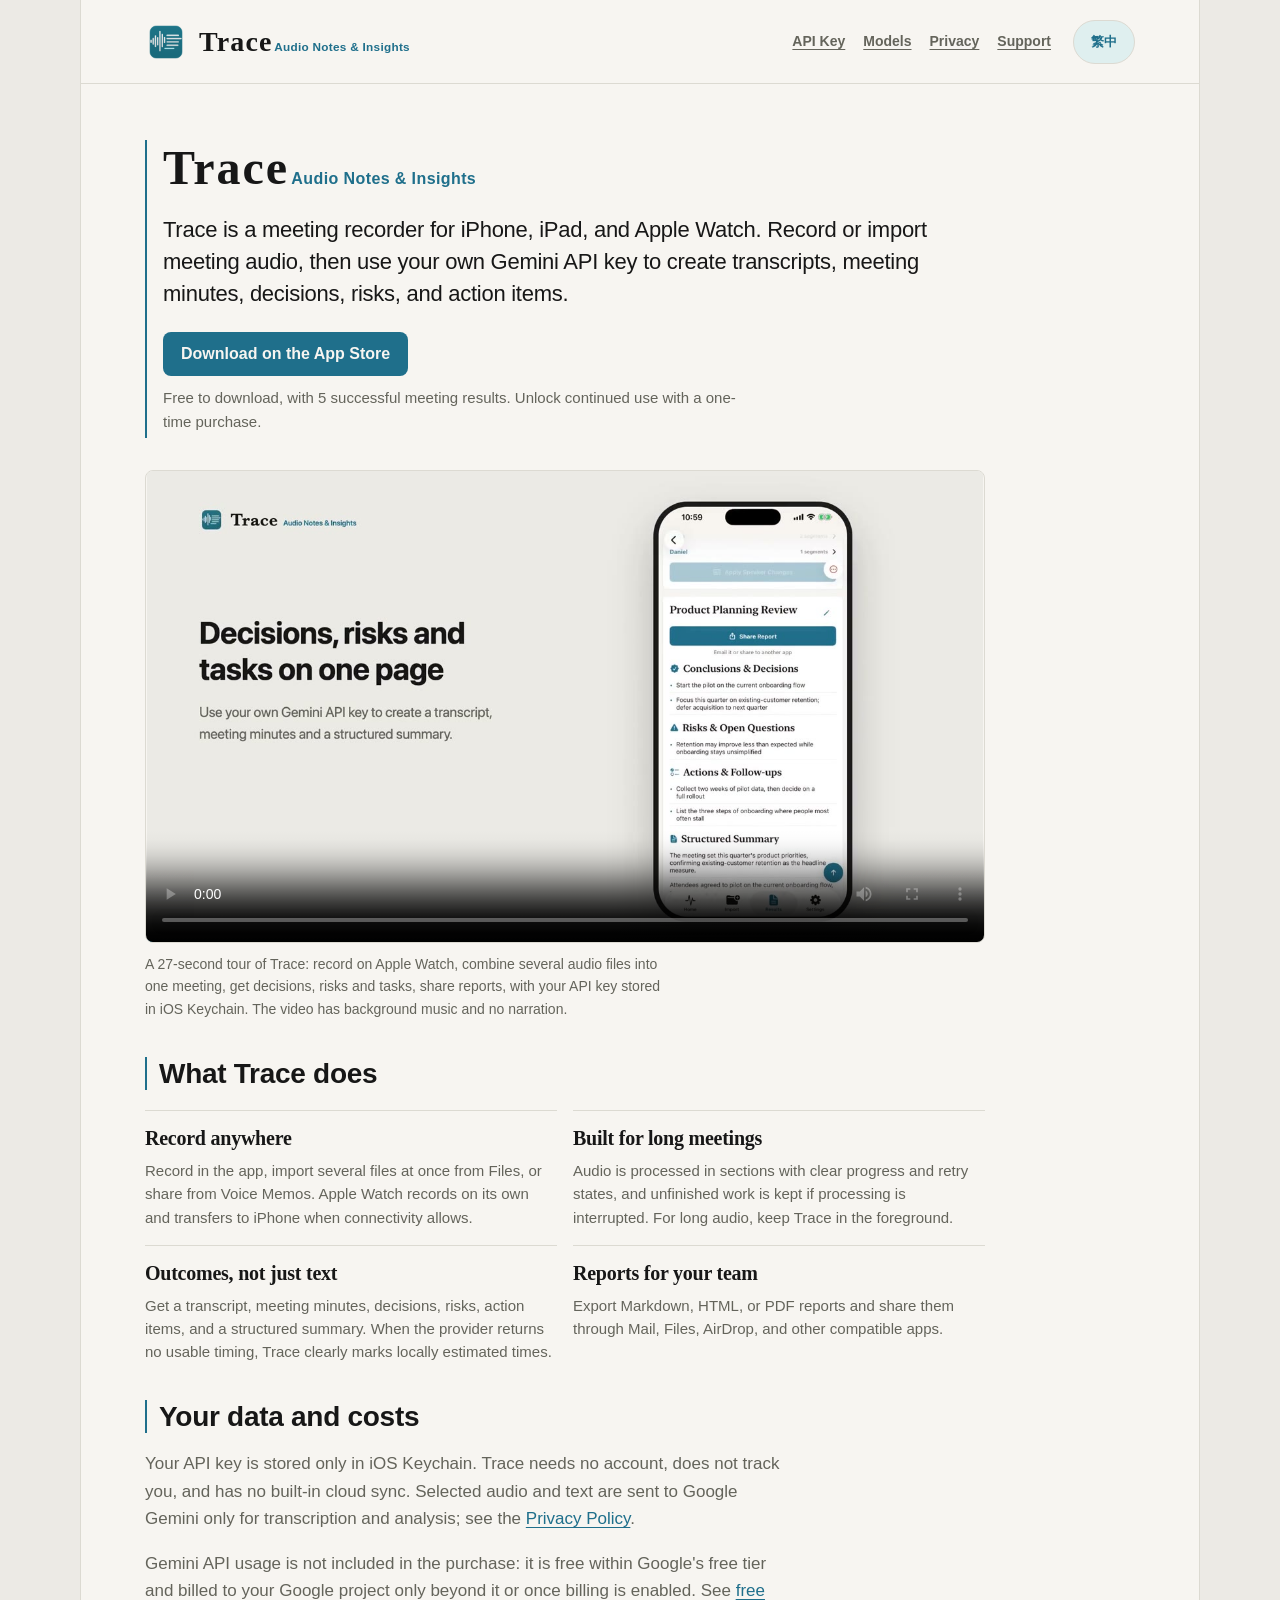
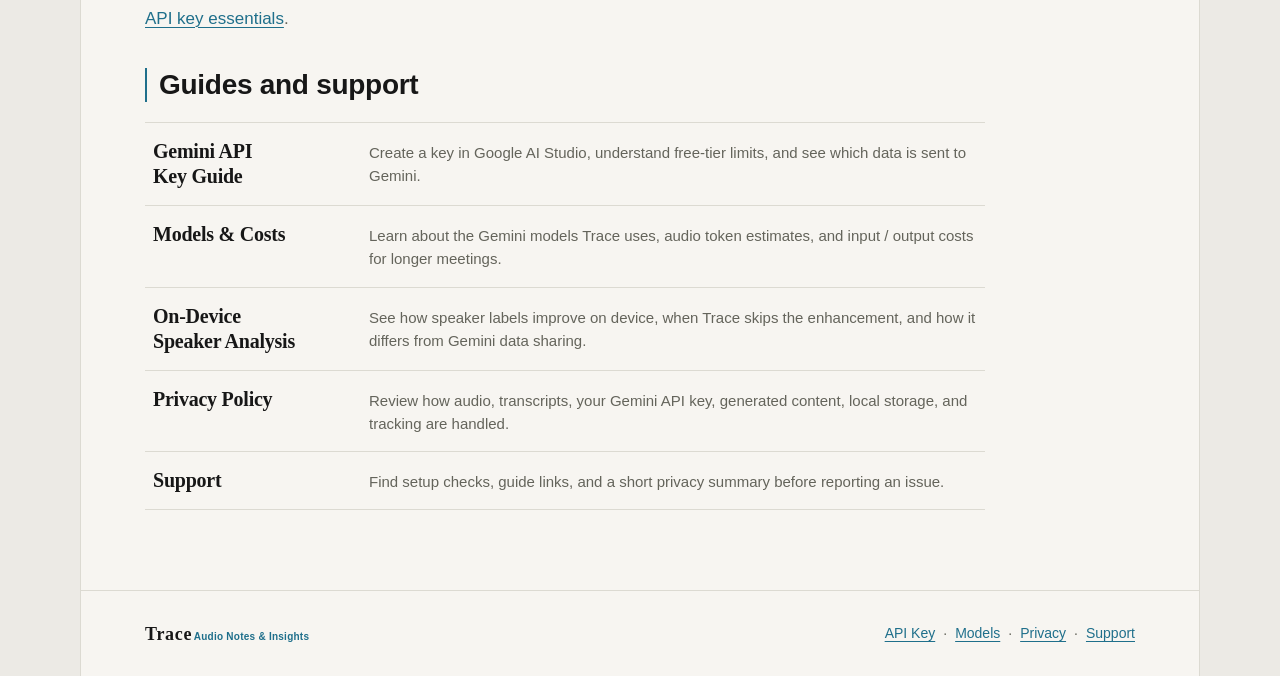
==== commit 0b6a5351: "Cut first-visit weight from about 1 MB to about 100 KB GitHub Pages delivered files to us at about 1" ====
--- a/en/index.html
+++ b/en/index.html
@@ -20,7 +20,8 @@
     <meta property="og:image:width" content="1200">
     <meta property="og:image:height" content="630">
     <meta name="twitter:card" content="summary_large_image">
-    <link rel="icon" href="../app-icon.png" type="image/png">
+    <link rel="icon" href="../favicon-64.png" type="image/png" sizes="64x64">
+    <link rel="apple-touch-icon" href="../apple-touch-icon-180.png">
     <link rel="stylesheet" href="../styles.css?v=20260928-trace-home-polish">
   </head>
   <body>
@@ -29,7 +30,7 @@
       <div class="frame">
         <header class="site-header">
           <a class="brand" href="./" aria-label="Trace Audio Notes &amp; Insights home">
-            <img class="brand-icon" src="../brand-icon.png" alt="" width="42" height="42">
+            <img class="brand-icon" src="../brand-icon-126.png" alt="" width="42" height="42">
             <span class="brand-lockup"><span class="brand-signature">Trace</span><span class="brand-descriptor"> Audio Notes &amp; Insights</span></span>
           </a>
           <nav class="nav" aria-label="Primary navigation">
@@ -56,8 +57,8 @@
 
           <section class="promo-video" aria-label="Promo video">
             <video controls playsinline preload="metadata" poster="../assets/video/trace-launch-en-US-20260928-product.jpg" width="1920" height="1080" aria-describedby="promo-video-description">
-              <source src="../assets/video/trace-launch-en-US-20260928-music.mp4" type="video/mp4">
-              <p>Your browser cannot play this video. <a href="../assets/video/trace-launch-en-US-20260928-music.mp4">Download the MP4</a> instead.</p>
+              <source src="../assets/video/trace-launch-en-US-20260928-web.mp4" type="video/mp4">
+              <p>Your browser cannot play this video. <a href="../assets/video/trace-launch-en-US-20260928-web.mp4">Download the MP4</a> instead.</p>
             </video>
             <p id="promo-video-description">A 27-second tour of Trace: record on Apple Watch, combine several audio files into one meeting, get decisions, risks and tasks, share reports, with your API key stored in iOS Keychain. The video has background music and no narration.</p>
           </section>
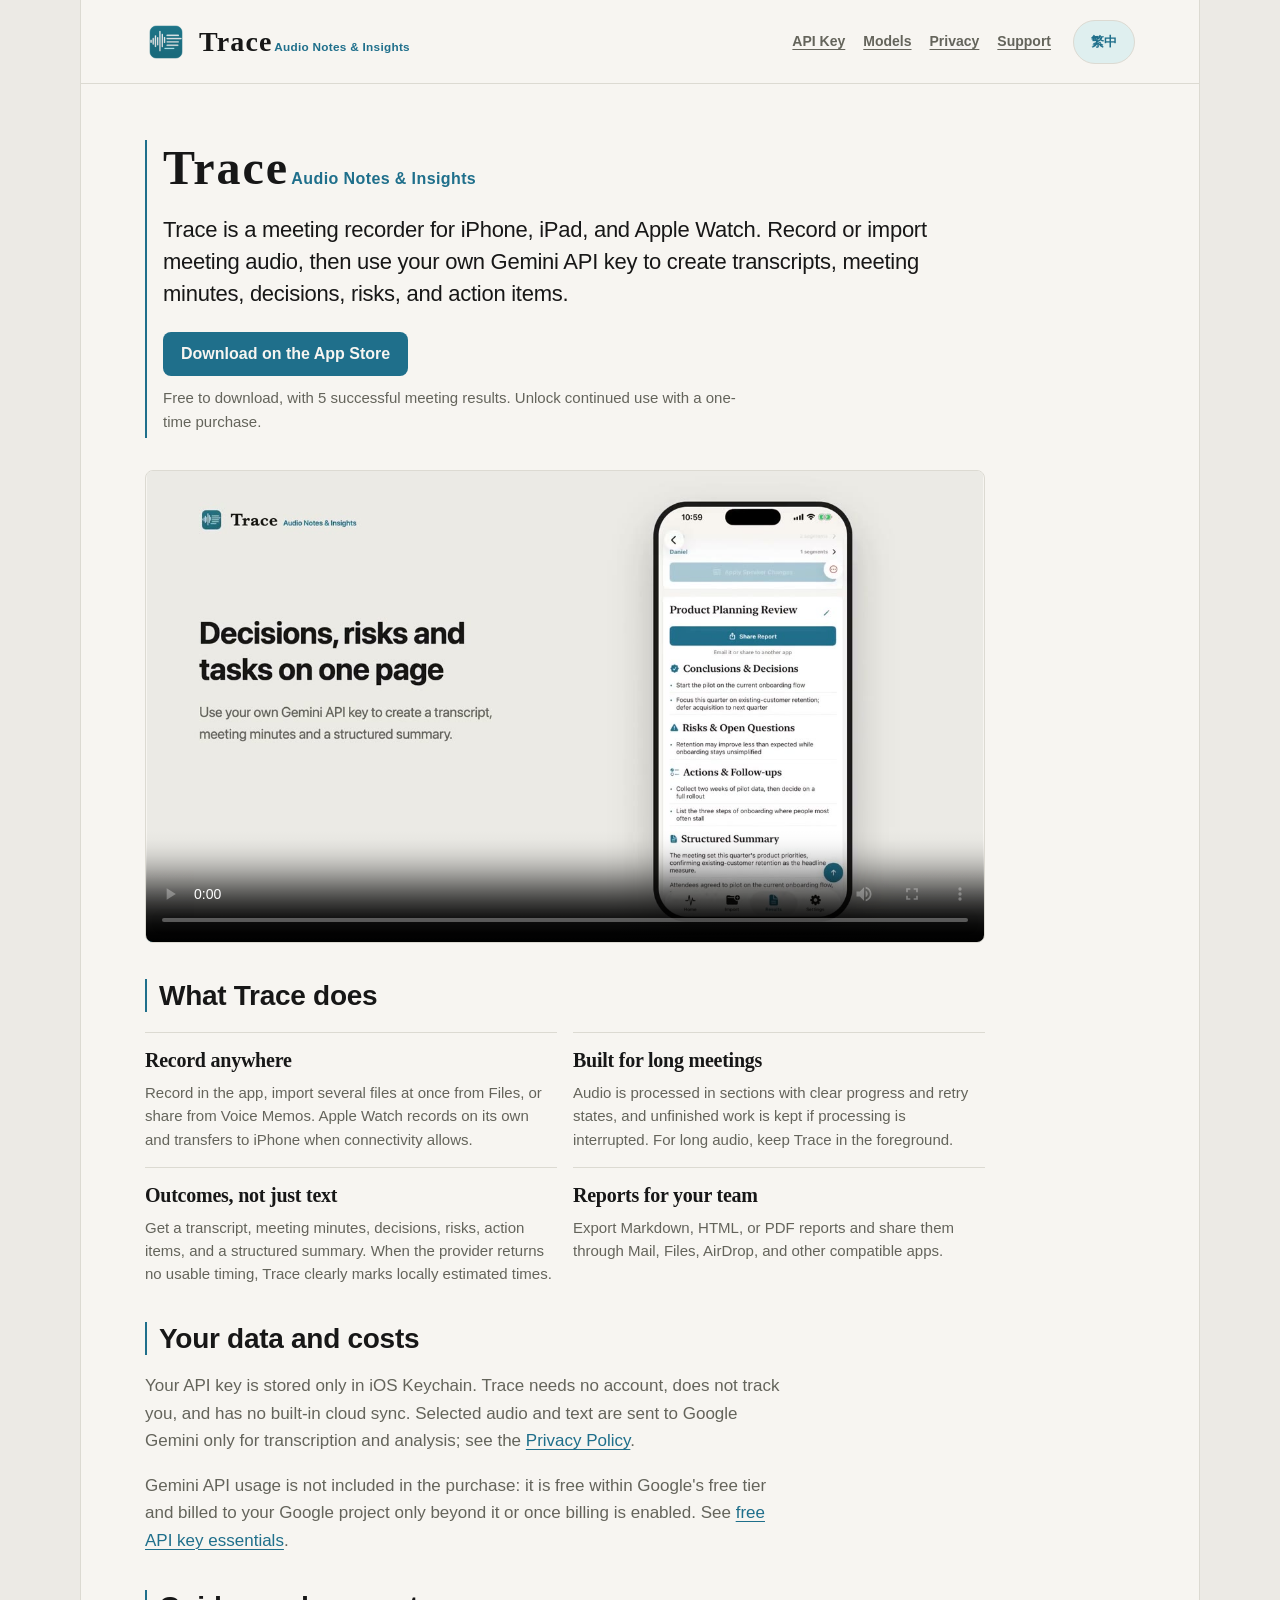
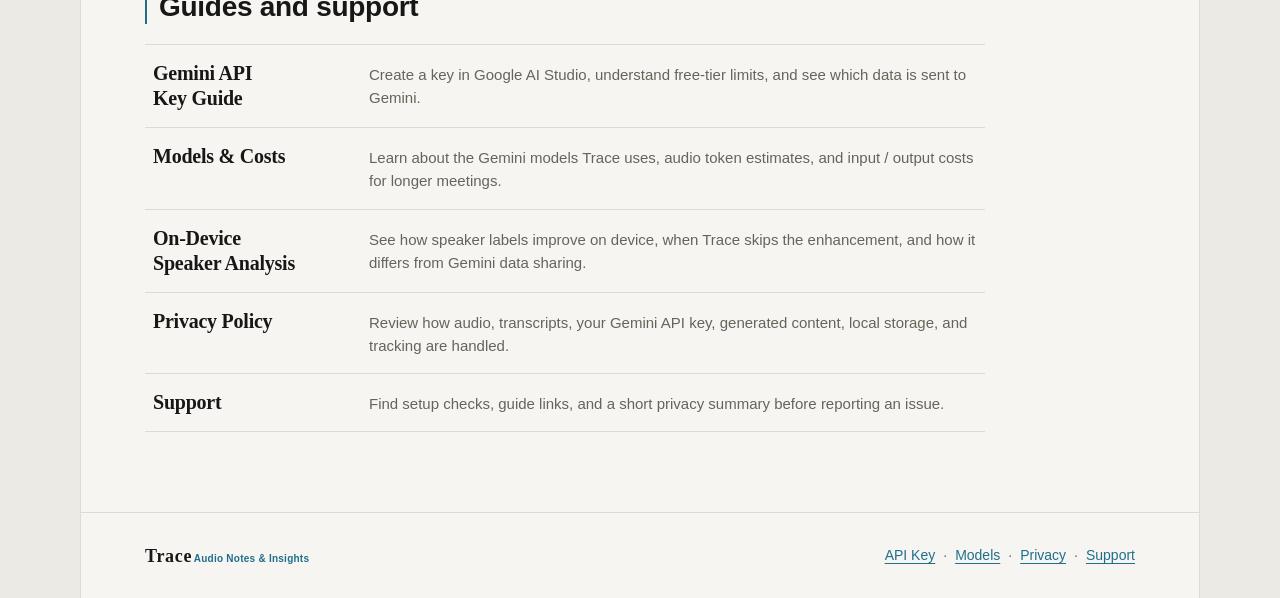
==== commit 24c3f999: "Remove self-describing copy and preload the homepage video Visitors were seeing text written about t" ====
--- a/en/index.html
+++ b/en/index.html
@@ -22,7 +22,7 @@
     <meta name="twitter:card" content="summary_large_image">
     <link rel="icon" href="../favicon-64.png" type="image/png" sizes="64x64">
     <link rel="apple-touch-icon" href="../apple-touch-icon-180.png">
-    <link rel="stylesheet" href="../styles.css?v=20260928-trace-home-polish">
+    <link rel="stylesheet" href="../styles.css?v=20260928-trace-cleanup">
   </head>
   <body>
     <a class="skip-link" href="#main-content">Skip to main content</a>
@@ -56,11 +56,11 @@
           </section>
 
           <section class="promo-video" aria-label="Promo video">
-            <video controls playsinline preload="metadata" poster="../assets/video/trace-launch-en-US-20260928-product.jpg" width="1920" height="1080" aria-describedby="promo-video-description">
+            <video controls playsinline preload="auto" poster="../assets/video/trace-launch-en-US-20260928-product.jpg" width="1920" height="1080" aria-describedby="promo-video-description">
               <source src="../assets/video/trace-launch-en-US-20260928-web.mp4" type="video/mp4">
               <p>Your browser cannot play this video. <a href="../assets/video/trace-launch-en-US-20260928-web.mp4">Download the MP4</a> instead.</p>
             </video>
-            <p id="promo-video-description">A 27-second tour of Trace: record on Apple Watch, combine several audio files into one meeting, get decisions, risks and tasks, share reports, with your API key stored in iOS Keychain. The video has background music and no narration.</p>
+            <p id="promo-video-description" class="visually-hidden">A 27-second tour of Trace: record on Apple Watch, combine several audio files into one meeting, get decisions, risks and tasks, share reports, with your API key stored in iOS Keychain. The video has background music and no narration.</p>
           </section>
 
           <section class="features" aria-labelledby="features-title">
--- a/styles.css
+++ b/styles.css
@@ -375,6 +375,15 @@
   padding: 0.14em 0.36em;
 }
 
+.visually-hidden {
+  clip-path: inset(50%);
+  height: 1px;
+  overflow: hidden;
+  position: absolute;
+  white-space: nowrap;
+  width: 1px;
+}
+
 .promo-video {
   margin-top: 32px;
   max-width: 840px;
@@ -607,6 +616,15 @@
   max-width: 560px;
 }
 
+.step-list li .guide-figure {
+  grid-column: 2;
+  margin-top: 10px;
+}
+
+.guide-figure--phone {
+  max-width: 360px;
+}
+
 .guide-figure img {
   background: var(--teal-soft);
   display: block;
@@ -733,6 +751,208 @@
 .comparison-grid p,
 .model-card p {
   font-size: 15px;
+}
+
+.model-grid--three {
+  grid-template-columns: repeat(3, minmax(0, 1fr));
+}
+
+.model-code {
+  margin-top: 14px;
+}
+
+.bar-chart {
+  display: grid;
+  gap: 12px;
+  margin: 20px 0 0;
+  max-width: 840px;
+}
+
+.bar-row {
+  align-items: center;
+  column-gap: 16px;
+  display: grid;
+  grid-template-columns: minmax(0, 15rem) minmax(0, 1fr) minmax(0, 10rem);
+}
+
+.bar-label {
+  color: var(--ink);
+  font-size: 15px;
+  line-height: 1.4;
+}
+
+.bar-badge {
+  background: var(--teal-soft);
+  border-radius: 6px;
+  color: var(--teal);
+  display: inline-block;
+  font-size: 12px;
+  font-weight: 600;
+  margin-inline-start: 8px;
+  padding: 1px 8px;
+}
+
+.bar-track {
+  background: color-mix(in srgb, var(--line) 45%, transparent);
+  border-radius: 0 4px 4px 0;
+  display: flex;
+  gap: 2px;
+  height: 12px;
+}
+
+.bar {
+  background: var(--teal);
+  border-radius: 0 4px 4px 0;
+  height: 100%;
+}
+
+.bar--range,
+.bar-swatch {
+  background: color-mix(in srgb, var(--teal) 35%, var(--panel));
+}
+
+.bar-value {
+  color: var(--ink);
+  font-size: 15px;
+  font-variant-numeric: tabular-nums;
+  font-weight: 600;
+  text-align: right;
+}
+
+.bar-value small {
+  color: var(--muted);
+  display: block;
+  font-size: 12px;
+  font-weight: 400;
+}
+
+.bar-legend {
+  align-items: center;
+  display: flex;
+  font-size: 13px;
+  gap: 8px;
+  margin: 0;
+}
+
+.bar-swatch {
+  border-radius: 2px;
+  display: inline-block;
+  height: 10px;
+  width: 18px;
+}
+
+.bar-chart figcaption {
+  color: var(--muted);
+  font-size: 14px;
+  max-width: var(--reading-width);
+}
+
+.method-details {
+  border-bottom: 1px solid var(--line);
+  border-top: 1px solid var(--line);
+  margin-top: 40px;
+  padding-bottom: 16px;
+}
+
+.method-details > summary {
+  color: var(--ink);
+  cursor: pointer;
+  font-size: clamp(20px, 2.2vw, 24px);
+  font-weight: 600;
+  padding: 14px 0 6px;
+}
+
+.method-details > summary:hover {
+  color: var(--teal);
+}
+
+.method-details > summary:active {
+  background: var(--teal-soft);
+}
+
+.flow-figure {
+  margin: 24px 0 0;
+  max-width: 840px;
+}
+
+.flow-steps {
+  display: grid;
+  gap: 16px;
+  grid-template-columns: repeat(4, minmax(0, 1fr));
+  list-style: none;
+  margin: 0;
+  padding: 0;
+}
+
+.flow-step {
+  align-content: start;
+  background: var(--panel);
+  border: 1px solid var(--line);
+  border-radius: var(--radius-panel);
+  display: grid;
+  gap: 4px;
+  padding: 12px 14px;
+  position: relative;
+}
+
+.flow-step + .flow-step {
+  margin-top: 0;
+}
+
+.flow-step + .flow-step::before {
+  color: var(--muted);
+  content: "→" / "";
+  font-size: 14px;
+  left: -16px;
+  line-height: 1;
+  position: absolute;
+  text-align: center;
+  top: 50%;
+  transform: translateY(-50%);
+  width: 16px;
+}
+
+.flow-step--cloud {
+  background: var(--teal-soft);
+  border-color: color-mix(in srgb, var(--teal) 40%, var(--line));
+}
+
+.flow-where {
+  color: var(--muted);
+  font-size: 12px;
+  font-weight: 600;
+}
+
+.flow-step--cloud .flow-where {
+  color: var(--teal);
+}
+
+.flow-step strong {
+  color: var(--ink);
+  font-size: 16px;
+  line-height: 1.35;
+}
+
+.flow-note {
+  color: var(--muted);
+  font-size: 13px;
+  line-height: 1.45;
+}
+
+.flow-figure figcaption,
+.table-note {
+  color: var(--muted);
+  font-size: 14px;
+  text-align: left;
+}
+
+.flow-figure figcaption {
+  margin-top: 12px;
+  max-width: var(--reading-width);
+}
+
+.table-note {
+  margin-top: 10px;
 }
 
 .model-kicker {
@@ -1065,6 +1285,26 @@
     row-gap: 6px;
   }
 
+  .bar-row {
+    grid-template-columns: minmax(0, 1fr) 9.5rem;
+    row-gap: 6px;
+  }
+
+  .bar-label {
+    grid-column: 1 / -1;
+  }
+
+  .flow-steps {
+    grid-template-columns: minmax(0, 1fr);
+  }
+
+  .flow-step + .flow-step::before {
+    content: "↓" / "";
+    left: 50%;
+    top: -16px;
+    transform: translateX(-50%);
+  }
+
   .content,
   .content p,
   .content li,
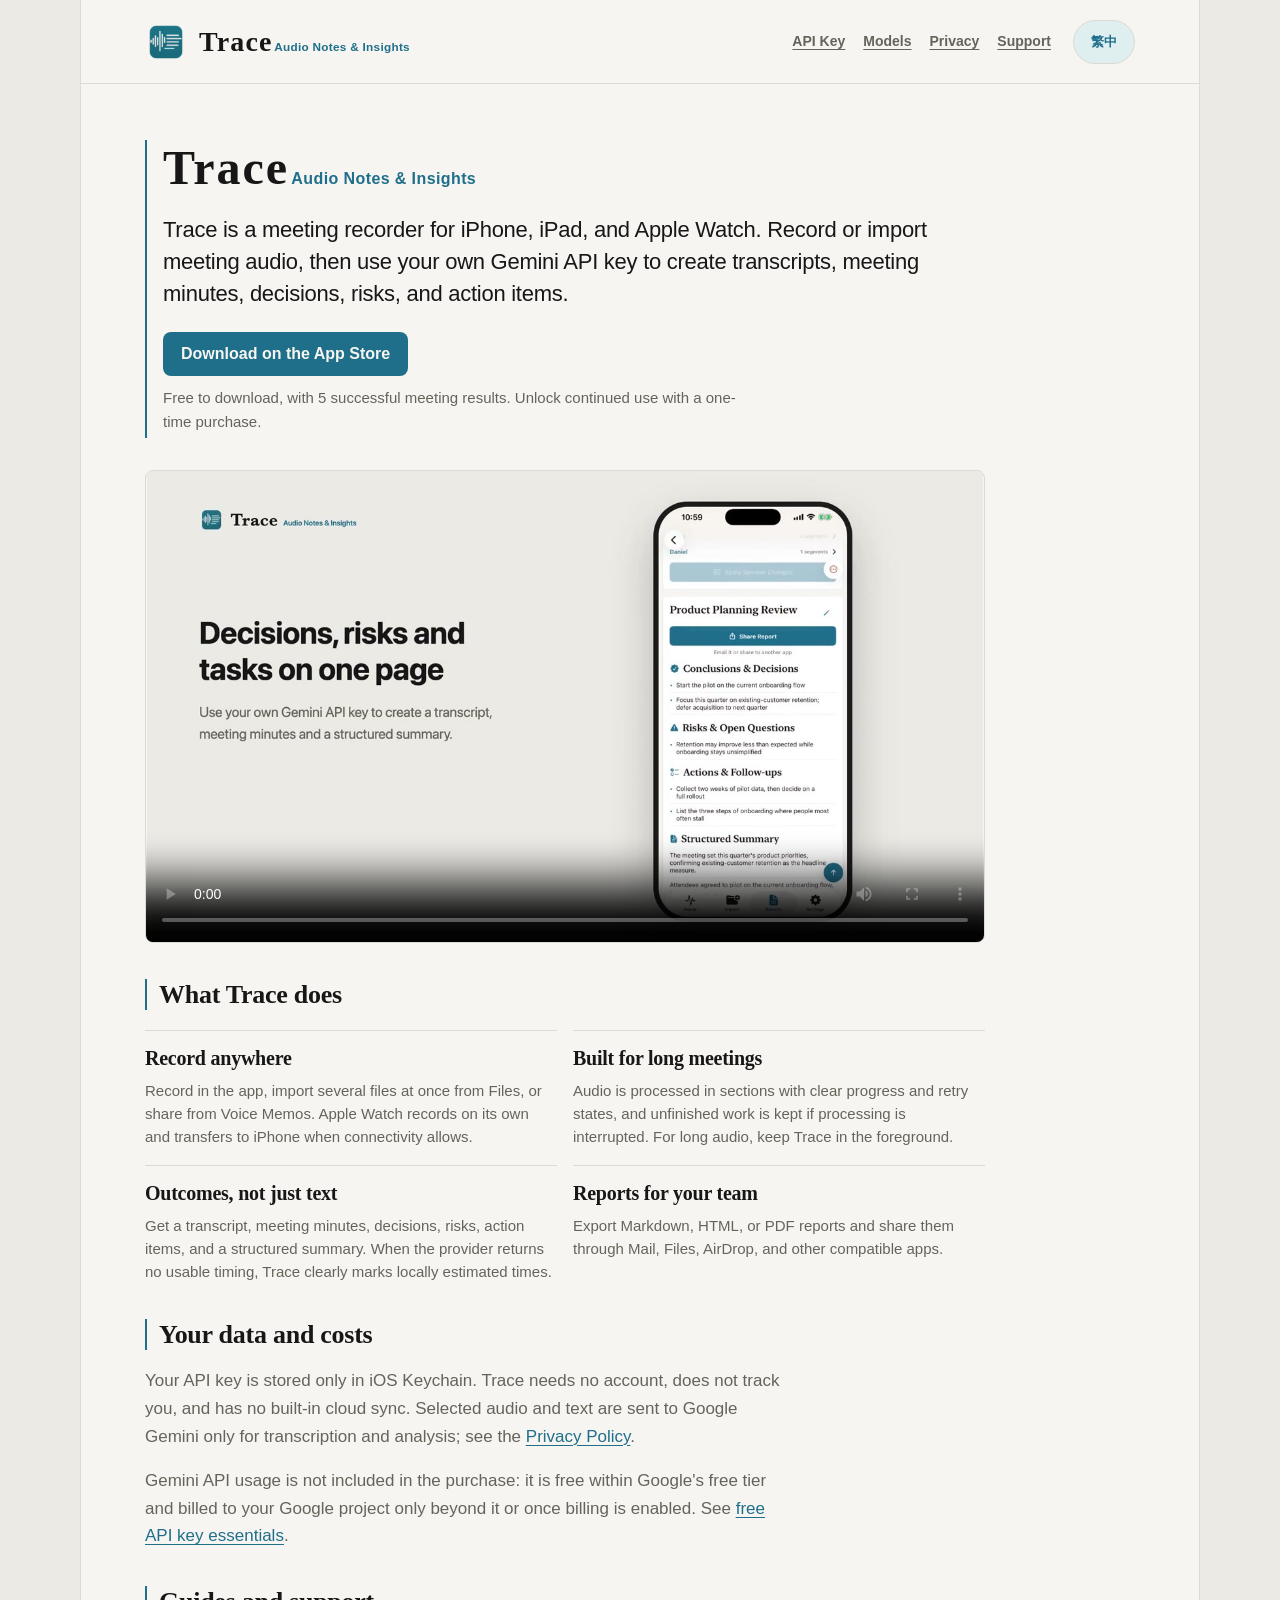
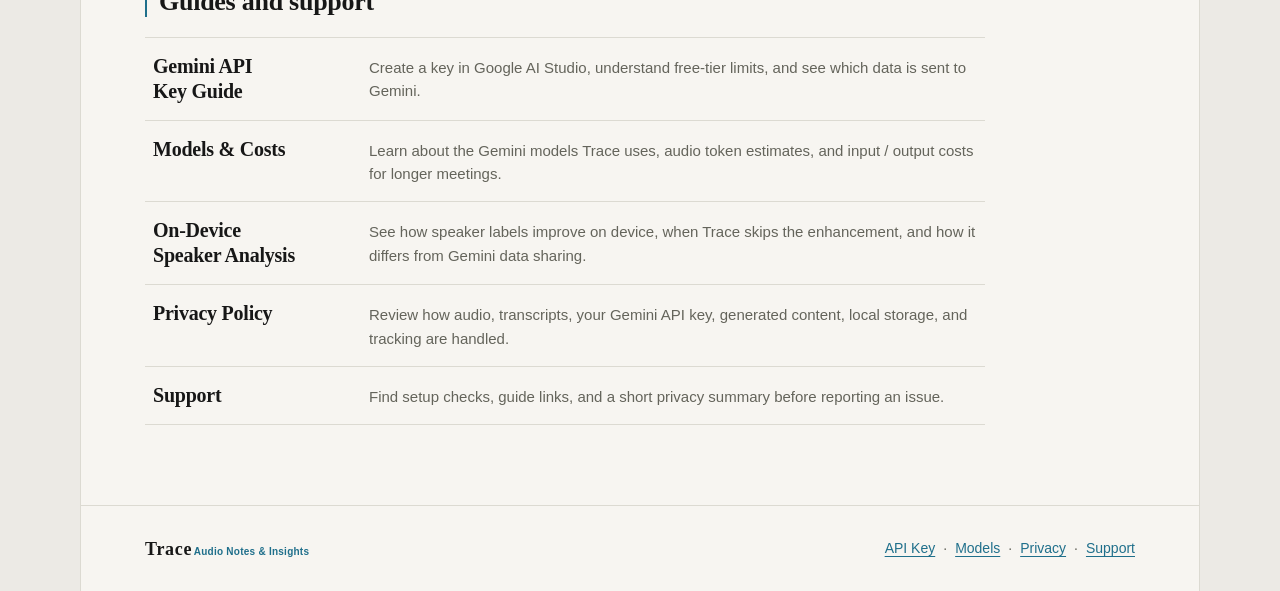
==== commit ff976a7c: "Match the app's typography, recommend Transcribe + Flash-Lite, simplify free tier and privacy layout" ====
--- a/en/index.html
+++ b/en/index.html
@@ -22,7 +22,7 @@
     <meta name="twitter:card" content="summary_large_image">
     <link rel="icon" href="../favicon-64.png" type="image/png" sizes="64x64">
     <link rel="apple-touch-icon" href="../apple-touch-icon-180.png">
-    <link rel="stylesheet" href="../styles.css?v=20260928-trace-cleanup">
+    <link rel="stylesheet" href="../styles.css?v=20260928-trace-app-type">
   </head>
   <body>
     <a class="skip-link" href="#main-content">Skip to main content</a>
--- a/styles.css
+++ b/styles.css
@@ -270,11 +270,10 @@
 
 .eyebrow {
   color: var(--teal);
-  font-family: var(--font-mono);
-  font-size: 12px;
+  font-family: var(--font-sans);
+  font-size: 13px;
   font-variant-numeric: tabular-nums;
-  font-weight: 650;
-  letter-spacing: 0.025em;
+  font-weight: 600;
   margin: 0 0 18px;
 }
 
@@ -288,7 +287,7 @@
 }
 
 h1 {
-  font-family: var(--font-sans);
+  font-family: var(--font-serif);
   font-size: clamp(36px, 4.5vw, 48px);
   font-weight: 600;
   letter-spacing: -0.015em;
@@ -298,8 +297,8 @@
 }
 
 .content h1 {
-  font-family: var(--font-sans);
-  font-size: clamp(32px, 4vw, 40px);
+  font-family: var(--font-serif);
+  font-size: clamp(30px, 3.6vw, 38px);
   line-height: 1.15;
 }
 
@@ -314,8 +313,8 @@
 
 h2 {
   border-inline-start: 2px solid var(--teal);
-  font-family: var(--font-sans);
-  font-size: clamp(22px, 2.5vw, 28px);
+  font-family: var(--font-serif);
+  font-size: clamp(22px, 2.4vw, 26px);
   font-weight: 600;
   letter-spacing: -0.01em;
   line-height: 1.2;
@@ -324,9 +323,9 @@
 }
 
 h3 {
-  font-family: var(--font-sans);
-  font-size: 18px;
-  font-weight: 700;
+  font-family: var(--font-serif);
+  font-size: 19px;
+  font-weight: 600;
   line-height: 1.3;
   margin-top: 24px;
 }
@@ -470,6 +469,54 @@
   margin-top: 8px;
 }
 
+.free-lead {
+  align-items: baseline;
+  display: flex;
+  flex-wrap: wrap;
+  gap: 4px 16px;
+  margin-top: 16px;
+  max-width: 840px;
+}
+
+.free-amount {
+  color: var(--teal);
+  font-size: clamp(36px, 5vw, 48px);
+  font-variant-numeric: tabular-nums;
+  font-weight: 700;
+  letter-spacing: -0.02em;
+  line-height: 1;
+}
+
+.free-lead span {
+  color: var(--ink);
+  flex: 1 1 18rem;
+}
+
+.feature--caution h3 {
+  color: var(--warning);
+}
+
+.fine-print {
+  font-size: 14px;
+  margin-top: 18px;
+}
+
+.data-list {
+  column-gap: 32px;
+  columns: 2;
+}
+
+.data-list li {
+  break-inside: avoid;
+}
+
+.comparison-grid h4 {
+  color: var(--ink);
+  font-family: var(--font-serif);
+  font-size: 17px;
+  margin: 0;
+}
+
 .link-grid-title {
   max-width: 840px;
 }
@@ -584,7 +631,8 @@
   color: var(--teal);
   content: counter(guide-step, decimal-leading-zero);
   display: inline-flex;
-  font-family: var(--font-mono);
+  font-family: var(--font-sans);
+  font-variant-numeric: tabular-nums;
   font-size: 12px;
   font-weight: 750;
   height: 30px;
@@ -710,10 +758,9 @@
 .support-table th {
   background: var(--teal-soft);
   color: var(--ink);
-  font-family: var(--font-mono);
-  font-size: 12px;
-  font-weight: 750;
-  letter-spacing: 0.01em;
+  font-family: var(--font-sans);
+  font-size: 13px;
+  font-weight: 600;
 }
 
 .cost-table td,
@@ -957,12 +1004,10 @@
 
 .model-kicker {
   color: var(--teal);
-  font-family: var(--font-mono);
-  font-size: 12px !important;
-  font-weight: 700;
-  letter-spacing: 0.04em;
+  font-family: var(--font-sans);
+  font-size: 13px !important;
+  font-weight: 600;
   margin-top: 0;
-  text-transform: uppercase;
 }
 
 .model-card dl,
@@ -978,9 +1023,9 @@
 
 .model-card dt {
   color: var(--teal);
-  font-family: var(--font-mono);
-  font-size: 12px;
-  font-weight: 700;
+  font-family: var(--font-sans);
+  font-size: 13px;
+  font-weight: 600;
 }
 
 .model-card dd {
@@ -1013,9 +1058,9 @@
 .cost-flow span {
   color: var(--teal);
   display: block;
-  font-family: var(--font-mono);
-  font-size: 12px;
-  font-weight: 700;
+  font-family: var(--font-sans);
+  font-size: 13px;
+  font-weight: 600;
   margin-bottom: 8px;
 }
 
@@ -1055,7 +1100,8 @@
   content: counter(cost-step, decimal-leading-zero);
   counter-increment: cost-step;
   display: inline-flex;
-  font-family: var(--font-mono);
+  font-family: var(--font-sans);
+  font-variant-numeric: tabular-nums;
   font-size: 11px;
   font-weight: 800;
   height: 28px;
@@ -1110,7 +1156,6 @@
 }
 
 .support-callout {
-  border-inline-start: 4px solid var(--teal);
   margin-top: 18px;
 }
 
@@ -1224,9 +1269,9 @@
   .support-table td::before {
     color: var(--teal);
     content: attr(data-label);
-    font-family: var(--font-mono);
-    font-size: 11px;
-    font-weight: 750;
+    font-family: var(--font-sans);
+    font-size: 12px;
+    font-weight: 600;
     line-height: 1.35;
   }
 }
@@ -1292,6 +1337,10 @@
 
   .bar-label {
     grid-column: 1 / -1;
+  }
+
+  .data-list {
+    columns: 1;
   }
 
   .flow-steps {
